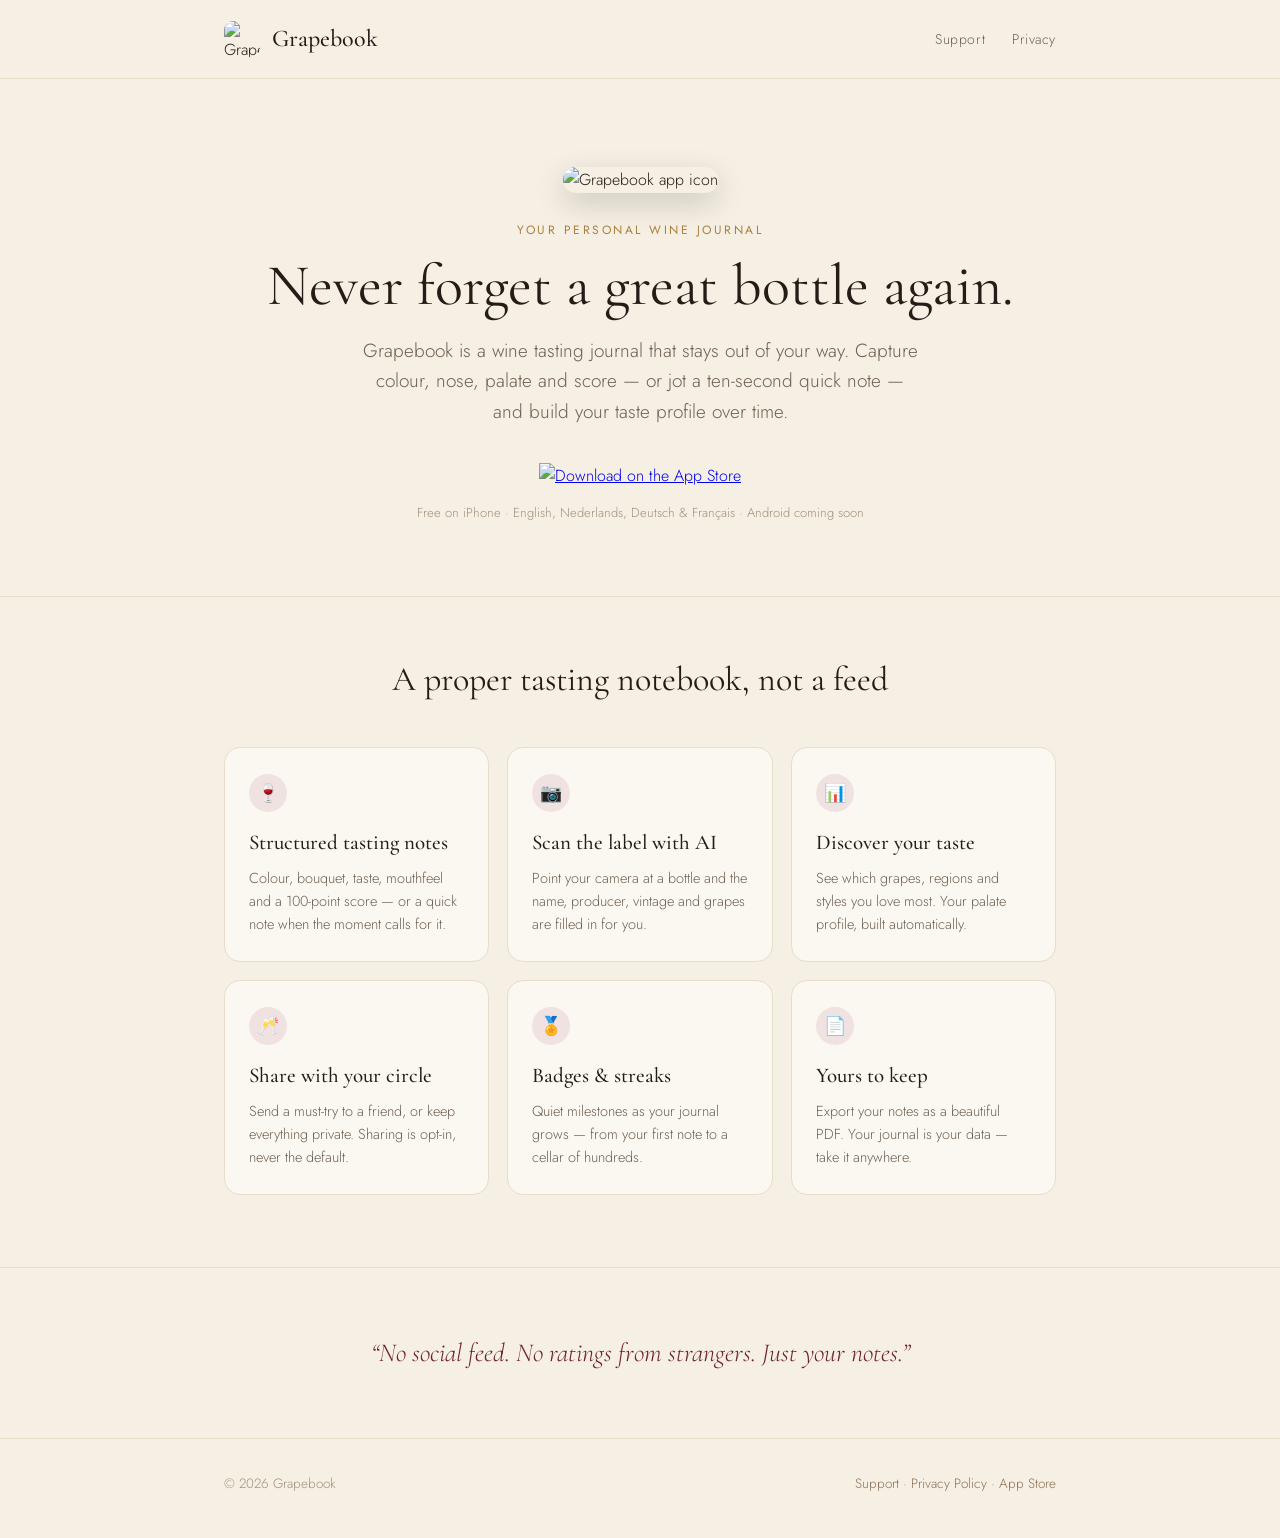
==== index.html @ add51870 "Grapebook landing page, privacy policy and support Temporary home on GitHub Pages until the custom d" ====
<!DOCTYPE html>
<html lang="en">
<head>
  <meta charset="UTF-8" />
  <meta name="viewport" content="width=device-width, initial-scale=1.0" />
  <title>Grapebook — Your personal wine journal</title>
  <meta name="description" content="Grapebook is a personal wine tasting journal for iOS. Capture every bottle — colour, nose, palate, score — and build your taste profile over time." />
  <meta property="og:title" content="Grapebook — Your personal wine journal" />
  <meta property="og:description" content="Capture, remember and discover every bottle. A wine tasting journal that stays out of your way." />
  <meta property="og:image" content="icon.png" />
  <link rel="icon" type="image/png" href="icon.png" />
  <link rel="preconnect" href="https://fonts.googleapis.com" />
  <link rel="preconnect" href="https://fonts.gstatic.com" crossorigin />
  <link href="https://fonts.googleapis.com/css2?family=Cormorant+Garamond:ital,wght@0,400;0,500;1,400&family=Jost:wght@300;400;500&display=swap" rel="stylesheet" />
  <link rel="stylesheet" href="styles.css" />
</head>
<body>
  <header class="site">
    <div class="wrap">
      <a class="brand" href="./">
        <img src="icon.png" alt="Grapebook icon" />
        <span>Grapebook</span>
      </a>
      <nav>
        <a href="support.html">Support</a>
        <a href="privacy.html">Privacy</a>
      </nav>
    </div>
  </header>

  <section class="hero wrap">
    <img class="appicon" src="icon.png" alt="Grapebook app icon" />
    <div class="eyebrow">Your personal wine journal</div>
    <h1>Never forget a great bottle again.</h1>
    <p class="lead">
      Grapebook is a wine tasting journal that stays out of your way.
      Capture colour, nose, palate and score — or jot a ten-second quick note —
      and build your taste profile over time.
    </p>
    <a class="store-badge" href="https://apps.apple.com/app/grapebook/id6760900349">
      <img src="https://toolbox.marketingtools.apple.com/api/v2/badges/download-on-the-app-store/black/en-us" alt="Download on the App Store" />
    </a>
    <p class="store-note">Free on iPhone · English, Nederlands, Deutsch &amp; Français · Android coming soon</p>
  </section>

  <section class="features">
    <div class="wrap">
      <h2>A proper tasting notebook, not a feed</h2>
      <div class="grid">
        <div class="card">
          <div class="dot">🍷</div>
          <h3>Structured tasting notes</h3>
          <p>Colour, bouquet, taste, mouthfeel and a 100-point score — or a quick note when the moment calls for it.</p>
        </div>
        <div class="card">
          <div class="dot">📷</div>
          <h3>Scan the label with AI</h3>
          <p>Point your camera at a bottle and the name, producer, vintage and grapes are filled in for you.</p>
        </div>
        <div class="card">
          <div class="dot">📊</div>
          <h3>Discover your taste</h3>
          <p>See which grapes, regions and styles you love most. Your palate profile, built automatically.</p>
        </div>
        <div class="card">
          <div class="dot">🥂</div>
          <h3>Share with your circle</h3>
          <p>Send a must-try to a friend, or keep everything private. Sharing is opt-in, never the default.</p>
        </div>
        <div class="card">
          <div class="dot">🏅</div>
          <h3>Badges &amp; streaks</h3>
          <p>Quiet milestones as your journal grows — from your first note to a cellar of hundreds.</p>
        </div>
        <div class="card">
          <div class="dot">📄</div>
          <h3>Yours to keep</h3>
          <p>Export your notes as a beautiful PDF. Your journal is your data — take it anywhere.</p>
        </div>
      </div>
    </div>
  </section>

  <section class="quote">
    <div class="wrap">
      <blockquote>“No social feed. No ratings from strangers. Just your notes.”</blockquote>
    </div>
  </section>

  <footer class="site">
    <div class="wrap">
      <span>© 2026 Grapebook</span>
      <span>
        <a href="support.html">Support</a> ·
        <a href="privacy.html">Privacy Policy</a> ·
        <a href="https://apps.apple.com/app/grapebook/id6760900349">App Store</a>
      </span>
    </div>
  </footer>
</body>
</html>
---- styles.css ----
/* Grapebook — parchment theme, mirrors the app palette */
:root {
  --background: #F5EFE4;
  --surface: #FBF8F1;
  --border: #E7DDC9;
  --wine: #6E1E32;
  --wine-light: #8A2A3E;
  --wine-deep: #F0E2E1;
  --gold: #A9803F;
  --gold-muted: #8C7055;
  --text: #241C16;
  --text-secondary: #6E6052;
  --text-muted: #A2917D;
}

* { margin: 0; padding: 0; box-sizing: border-box; }

body {
  background: var(--background);
  color: var(--text);
  font-family: "Jost", sans-serif;
  font-weight: 300;
  line-height: 1.6;
  -webkit-font-smoothing: antialiased;
}

.wrap { max-width: 880px; margin: 0 auto; padding: 0 24px; }

header.site {
  padding: 20px 0;
  border-bottom: 1px solid var(--border);
}
header.site .wrap { display: flex; align-items: center; justify-content: space-between; }
.brand { display: flex; align-items: center; gap: 12px; text-decoration: none; color: var(--text); }
.brand img { width: 36px; height: 36px; border-radius: 9px; }
.brand span { font-family: "Cormorant Garamond", serif; font-size: 24px; font-weight: 500; }
nav a {
  color: var(--text-secondary);
  text-decoration: none;
  font-size: 14px;
  letter-spacing: 0.04em;
  margin-left: 22px;
}
nav a:hover { color: var(--wine); }

.eyebrow {
  font-size: 12px;
  letter-spacing: 2.5px;
  text-transform: uppercase;
  color: var(--gold);
  font-weight: 400;
}

.hero { padding: 88px 0 72px; text-align: center; }
.hero img.appicon {
  width: 96px; height: 96px; border-radius: 22px;
  box-shadow: 0 10px 30px rgba(36, 28, 22, 0.18);
  margin-bottom: 28px;
}
h1 {
  font-family: "Cormorant Garamond", serif;
  font-weight: 400;
  font-size: clamp(38px, 6vw, 58px);
  line-height: 1.1;
  margin: 14px 0 18px;
}
.hero p.lead {
  font-size: 19px;
  color: var(--text-secondary);
  max-width: 560px;
  margin: 0 auto 36px;
}
.store-badge img { height: 54px; }
.store-note { margin-top: 14px; font-size: 13px; color: var(--text-muted); }

section.features { padding: 56px 0 72px; border-top: 1px solid var(--border); }
.features h2, .quote h2 {
  font-family: "Cormorant Garamond", serif;
  font-weight: 400;
  font-size: 34px;
  text-align: center;
  margin-bottom: 40px;
}
.grid {
  display: grid;
  grid-template-columns: repeat(auto-fit, minmax(240px, 1fr));
  gap: 18px;
}
.card {
  background: var(--surface);
  border: 1px solid var(--border);
  border-radius: 16px;
  padding: 26px 24px;
}
.card .dot {
  width: 38px; height: 38px; border-radius: 999px;
  background: var(--wine-deep);
  display: flex; align-items: center; justify-content: center;
  font-size: 18px;
  margin-bottom: 14px;
}
.card h3 { font-family: "Cormorant Garamond", serif; font-weight: 500; font-size: 21px; margin-bottom: 6px; }
.card p { font-size: 14.5px; color: var(--text-secondary); }

.quote { padding: 64px 0; border-top: 1px solid var(--border); text-align: center; }
.quote blockquote {
  font-family: "Cormorant Garamond", serif;
  font-style: italic;
  font-size: 26px;
  color: var(--wine);
  max-width: 620px;
  margin: 0 auto;
}

footer.site {
  border-top: 1px solid var(--border);
  padding: 34px 0 44px;
  font-size: 13.5px;
  color: var(--text-muted);
}
footer.site .wrap { display: flex; flex-wrap: wrap; gap: 10px 26px; align-items: center; justify-content: space-between; }
footer.site a { color: var(--gold-muted); text-decoration: none; }
footer.site a:hover { color: var(--wine); }

/* Inner pages (privacy / support) */
main.page { padding: 56px 0 80px; max-width: 720px; margin: 0 auto; }
main.page h1 { font-size: 40px; }
main.page h2 {
  font-family: "Cormorant Garamond", serif;
  font-weight: 500;
  font-size: 24px;
  margin: 36px 0 10px;
}
main.page p, main.page li { color: var(--text-secondary); font-size: 15.5px; margin-bottom: 12px; }
main.page ul { padding-left: 22px; margin-bottom: 12px; }
main.page .updated { font-size: 13px; color: var(--text-muted); margin-bottom: 28px; }
main.page a { color: var(--wine); }
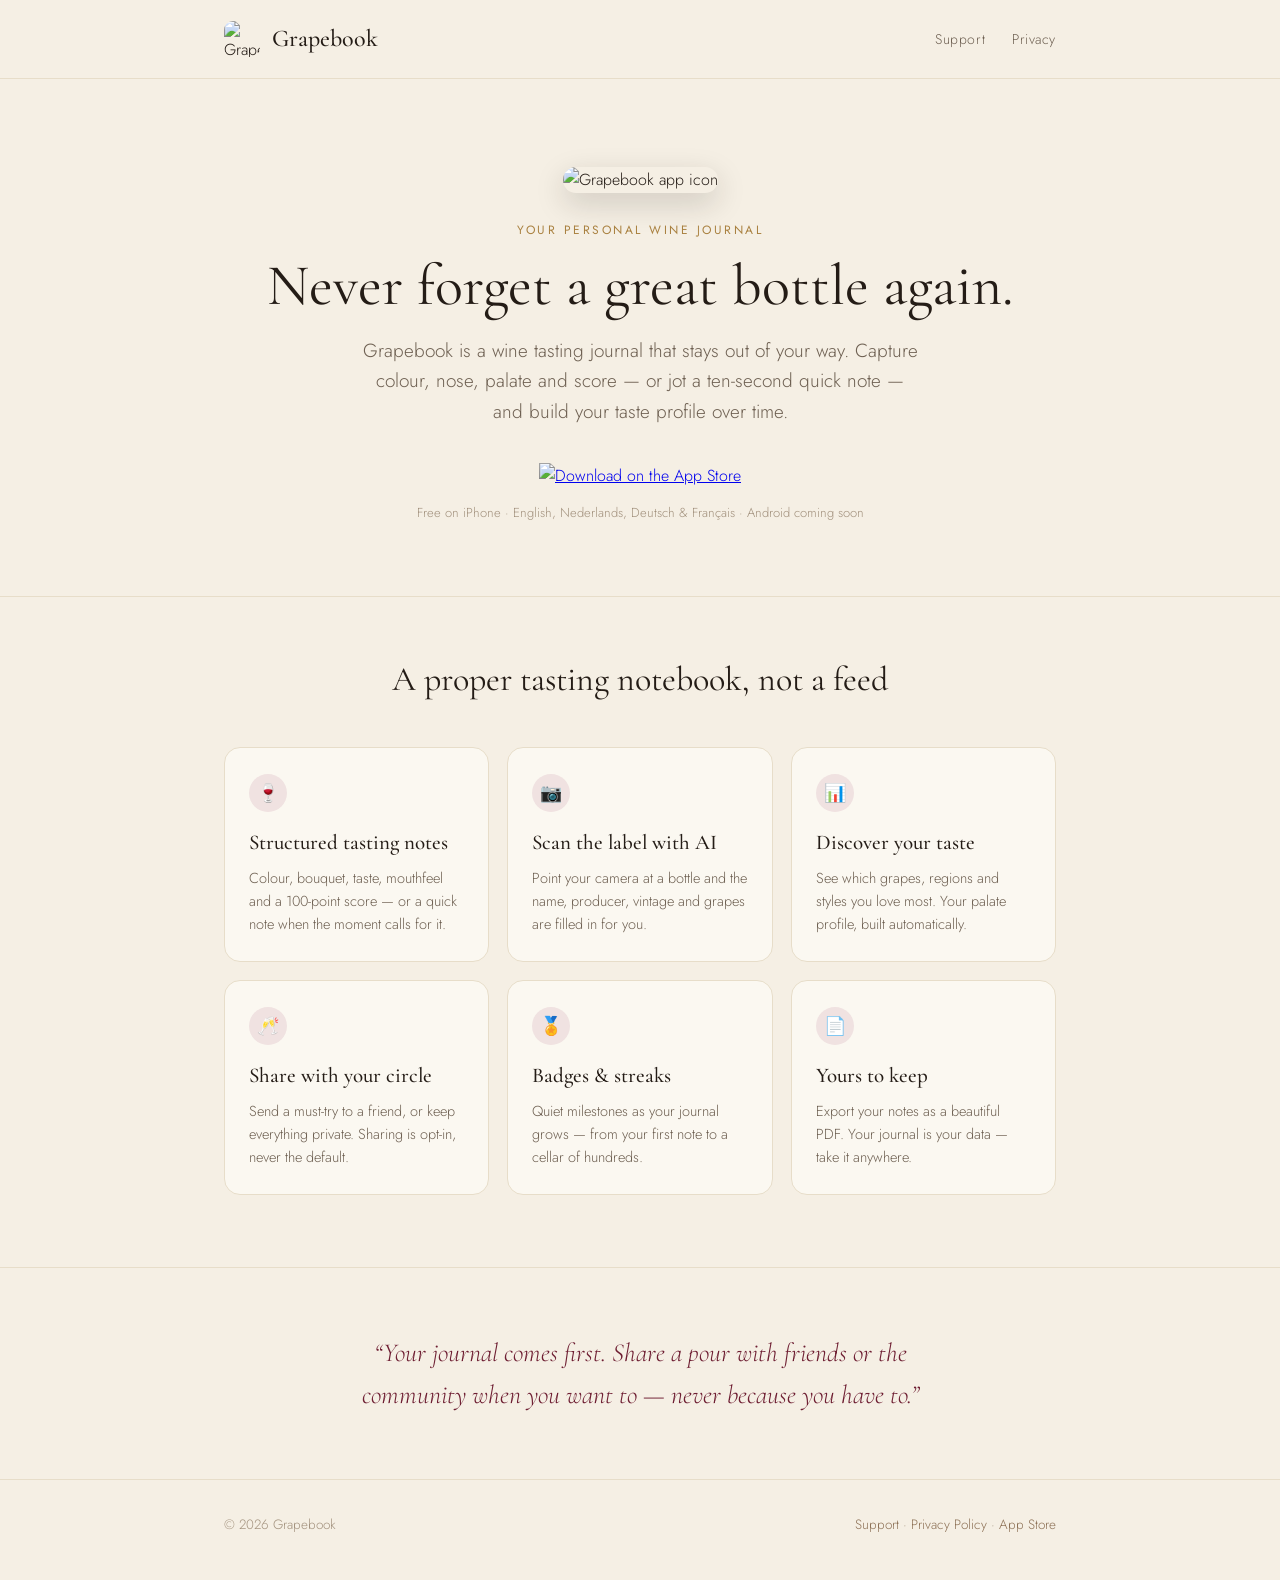
==== commit e5648023: "Fix landing quote — the app does have community sharing Co-Authored-By: Claude Fable 5 <noreply@anth" ====
--- a/index.html
+++ b/index.html
@@ -83,7 +83,7 @@
 
   <section class="quote">
     <div class="wrap">
-      <blockquote>“No social feed. No ratings from strangers. Just your notes.”</blockquote>
+      <blockquote>“Your journal comes first. Share a pour with friends or the community when you want to — never because you have to.”</blockquote>
     </div>
   </section>
 
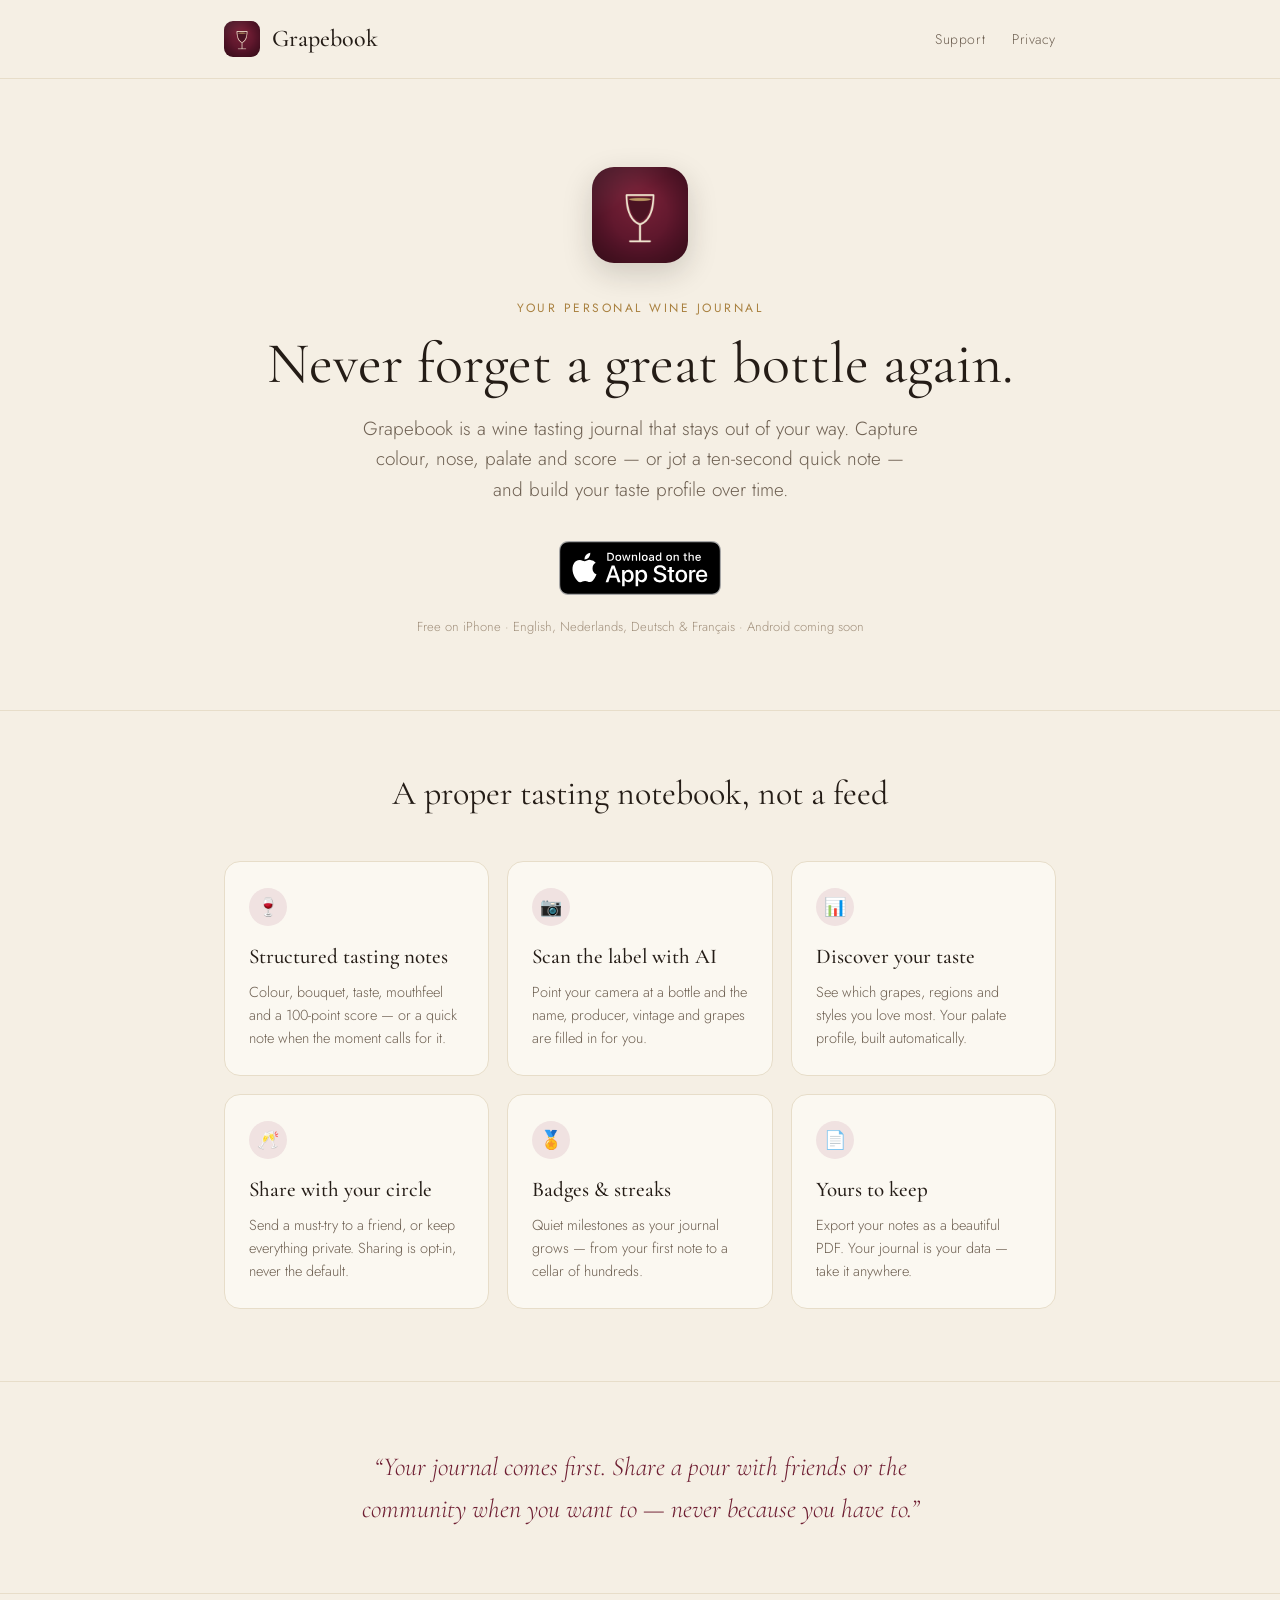
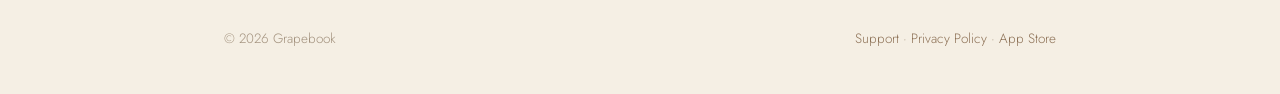
==== commit b716011c: "Use the real Grapebook app icon and self-host the App Store badge assets/images/icon.png in the app " ====
--- a/index.html
+++ b/index.html
@@ -38,7 +38,7 @@
       and build your taste profile over time.
     </p>
     <a class="store-badge" href="https://apps.apple.com/app/grapebook/id6760900349">
-      <img src="https://toolbox.marketingtools.apple.com/api/v2/badges/download-on-the-app-store/black/en-us" alt="Download on the App Store" />
+      <img src="app-store-badge.svg" alt="Download on the App Store" />
     </a>
     <p class="store-note">Free on iPhone · English, Nederlands, Deutsch &amp; Français · Android coming soon</p>
   </section>
